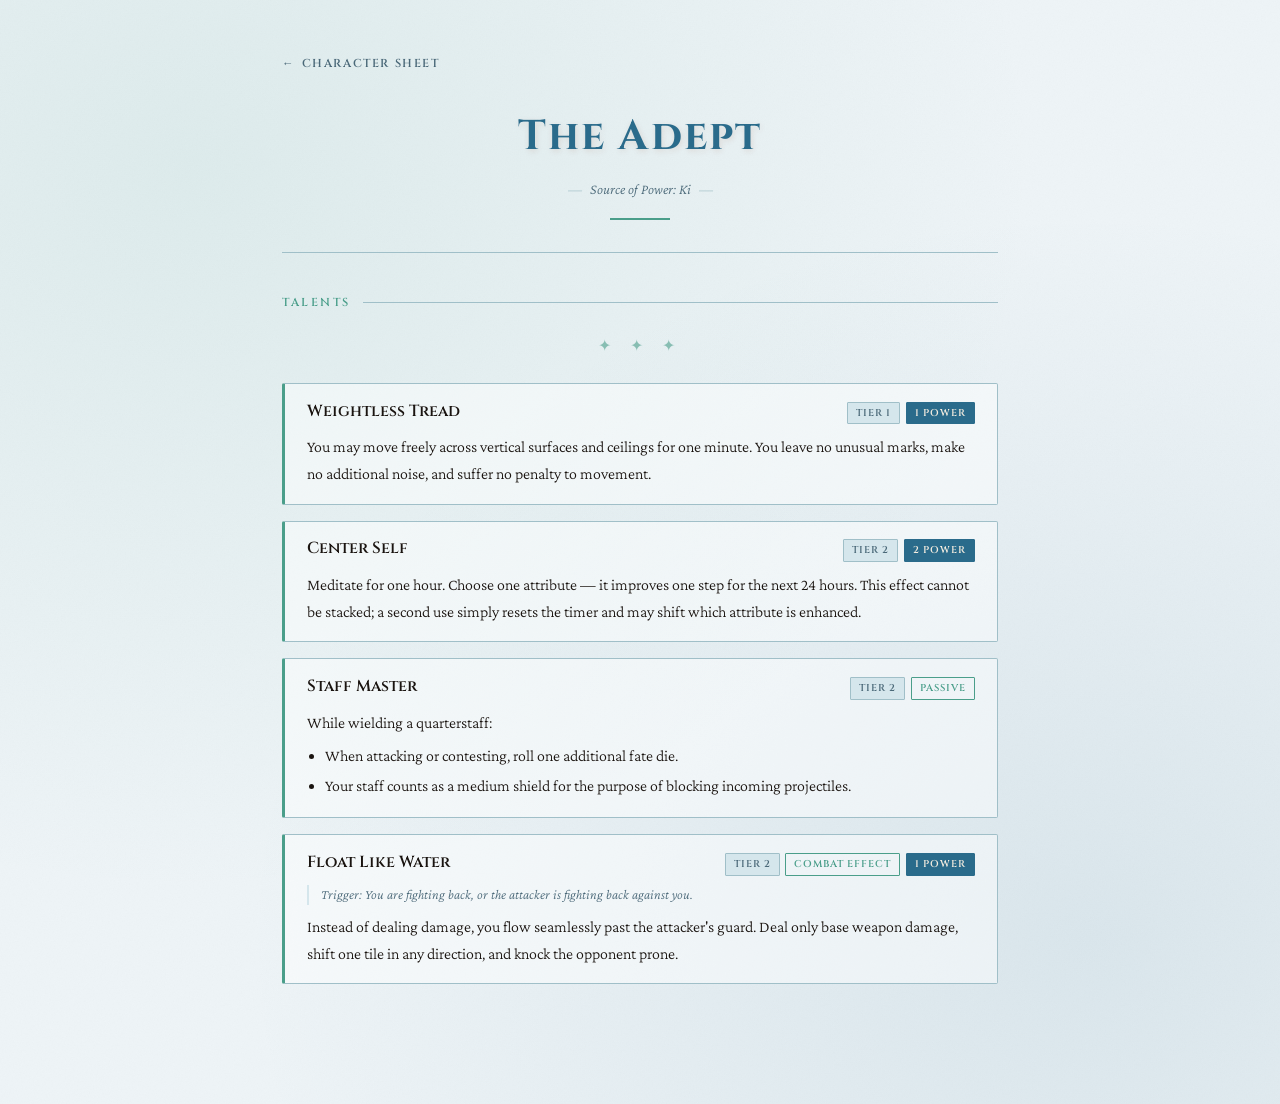
==== adept.html @ 9389e9ed "Create adept.html" ====
<!DOCTYPE html>
<html lang="en">
<head>
  <meta charset="UTF-8">
  <meta name="viewport" content="width=device-width, initial-scale=1.0">
  <title>The Adept — Abilities</title>
  <link rel="stylesheet" href="charstyle.css">
  <style>
    :root {
      --accent: #2a6b8b;
      --accent-light: #3a8aad;
      --gold: #4a9e8a;
      --gold-light: #6abfaa;
      --rule: #a0bfc8;
      --parchment: #eef4f7;
      --parchment-dark: #d5e6ec;
      --parchment-mid: #e4eff3;
      --muted: #4a6878;
      --shadow: rgba(20,60,90,0.14);
    }
    body {
      background-color: var(--parchment);
      background-image:
        radial-gradient(ellipse at 15% 15%, rgba(74,158,138,0.10) 0%, transparent 55%),
        radial-gradient(ellipse at 85% 85%, rgba(42,107,139,0.10) 0%, transparent 55%),
        url("data:image/svg+xml,%3Csvg xmlns='http://www.w3.org/2000/svg' width='300' height='300'%3E%3Cfilter id='n'%3E%3CfeTurbulence type='fractalNoise' baseFrequency='0.75' numOctaves='4' stitchTiles='stitch'/%3E%3CfeColorMatrix type='saturate' values='0'/%3E%3C/filter%3E%3Crect width='300' height='300' filter='url(%23n)' opacity='0.035'/%3E%3C/svg%3E");
    }
    .char-name { color: var(--accent); }
    .badge-cost { background: var(--accent); }
  </style>
</head>
<body>
<div class="page-wrap">

  <a class="nav-back" href="#">Character Sheet</a>

  <header class="char-header">
    <div class="char-name">The Adept</div>
    <div class="power-source">Source of Power: Ki</div>
  </header>

  <p class="section-title">Talents</p>
  <div class="divider">✦ ✦ ✦</div>

  <div class="talent-list">

    <div class="talent">
      <div class="talent-header">
        <span class="talent-name">Weightless Tread</span>
        <div class="badges">
          <span class="badge badge-tier">Tier 1</span>
          <span class="badge badge-cost">1 Power</span>
        </div>
      </div>
      <p class="talent-desc">You may move freely across vertical surfaces and ceilings for one minute. You leave no unusual marks, make no additional noise, and suffer no penalty to movement.</p>
    </div>

    <div class="talent">
      <div class="talent-header">
        <span class="talent-name">Center Self</span>
        <div class="badges">
          <span class="badge badge-tier">Tier 2</span>
          <span class="badge badge-cost">2 Power</span>
        </div>
      </div>
      <p class="talent-desc">Meditate for one hour. Choose one attribute — it improves one step for the next 24 hours. This effect cannot be stacked; a second use simply resets the timer and may shift which attribute is enhanced.</p>
    </div>

    <div class="talent">
      <div class="talent-header">
        <span class="talent-name">Staff Master</span>
        <div class="badges">
          <span class="badge badge-tier">Tier 2</span>
          <span class="badge badge-type">Passive</span>
        </div>
      </div>
      <p class="talent-desc">While wielding a quarterstaff:</p>
      <div class="talent-desc">
        <ul>
          <li>When attacking or contesting, roll one additional fate die.</li>
          <li>Your staff counts as a medium shield for the purpose of blocking incoming projectiles.</li>
        </ul>
      </div>
    </div>

    <div class="talent">
      <div class="talent-header">
        <span class="talent-name">Float Like Water</span>
        <div class="badges">
          <span class="badge badge-tier">Tier 2</span>
          <span class="badge badge-type">Combat Effect</span>
          <span class="badge badge-cost">1 Power</span>
        </div>
      </div>
      <div class="talent-trigger">Trigger: You are fighting back, or the attacker is fighting back against you.</div>
      <p class="talent-desc">Instead of dealing damage, you flow seamlessly past the attacker's guard. Deal only base weapon damage, shift one tile in any direction, and knock the opponent prone.</p>
    </div>

  </div>

</div>
</body>
</html>
---- charstyle.css ----
@import url('https://fonts.googleapis.com/css2?family=Cinzel:wght@400;600;700&family=Crimson+Pro:ital,wght@0,300;0,400;0,600;1,300;1,400&display=swap');

*, *::before, *::after { box-sizing: border-box; margin: 0; padding: 0; }

:root {
  --ink: #1a1410;
  --parchment: #f5efe3;
  --parchment-dark: #e8dfc8;
  --parchment-mid: #ede4d0;
  --accent: #8b2e0f;
  --accent-light: #b84a24;
  --gold: #c9922a;
  --gold-light: #e8b84b;
  --muted: #6b5d4a;
  --rule: #c4b49a;
  --card-bg: rgba(255,255,255,0.45);
  --shadow: rgba(90,60,20,0.18);
}

html { font-size: 16px; }

body {
  font-family: 'Crimson Pro', Georgia, serif;
  font-weight: 300;
  background-color: var(--parchment);
  color: var(--ink);
  min-height: 100vh;
  line-height: 1.7;
  background-image:
    radial-gradient(ellipse at 10% 20%, rgba(180,140,80,0.13) 0%, transparent 60%),
    radial-gradient(ellipse at 90% 80%, rgba(139,46,15,0.08) 0%, transparent 55%),
    url("data:image/svg+xml,%3Csvg xmlns='http://www.w3.org/2000/svg' width='300' height='300'%3E%3Cfilter id='n'%3E%3CfeTurbulence type='fractalNoise' baseFrequency='0.75' numOctaves='4' stitchTiles='stitch'/%3E%3CfeColorMatrix type='saturate' values='0'/%3E%3C/filter%3E%3Crect width='300' height='300' filter='url(%23n)' opacity='0.035'/%3E%3C/svg%3E");
}

/* ── Layout ── */
.page-wrap {
  max-width: 780px;
  margin: 0 auto;
  padding: 3rem 2rem 5rem;
}

/* ── Header ── */
.char-header {
  text-align: center;
  padding-bottom: 2rem;
  margin-bottom: 2.5rem;
  border-bottom: 1px solid var(--rule);
  position: relative;
}

.char-header::after {
  content: '';
  display: block;
  width: 60px;
  height: 2px;
  background: var(--gold);
  margin: 1rem auto 0;
}

.char-name {
  font-family: 'Cinzel', serif;
  font-size: 2.6rem;
  font-weight: 700;
  color: var(--accent);
  letter-spacing: 0.05em;
  line-height: 1.1;
  text-shadow: 1px 2px 6px rgba(139,46,15,0.12);
}

.char-epithet {
  font-family: 'Cinzel', serif;
  font-size: 0.85rem;
  font-weight: 400;
  color: var(--muted);
  letter-spacing: 0.18em;
  text-transform: uppercase;
  margin-top: 0.35rem;
}

.power-source {
  display: inline-flex;
  align-items: center;
  gap: 0.5rem;
  margin-top: 1.1rem;
  font-size: 0.9rem;
  font-style: italic;
  color: var(--muted);
  font-weight: 300;
}

.power-source::before,
.power-source::after {
  content: '—';
  color: var(--rule);
}

/* ── Section heading ── */
.section-title {
  font-family: 'Cinzel', serif;
  font-size: 0.72rem;
  font-weight: 600;
  color: var(--gold);
  letter-spacing: 0.22em;
  text-transform: uppercase;
  margin-bottom: 1.2rem;
  display: flex;
  align-items: center;
  gap: 0.75rem;
}

.section-title::after {
  content: '';
  flex: 1;
  height: 1px;
  background: var(--rule);
}

/* ── Talent card ── */
.talent-list {
  display: flex;
  flex-direction: column;
  gap: 1rem;
  margin-bottom: 2.5rem;
}

.talent {
  background: var(--card-bg);
  border: 1px solid var(--rule);
  border-left: 3px solid var(--gold);
  border-radius: 2px;
  padding: 1.1rem 1.4rem 1rem;
  transition: box-shadow 0.2s, border-left-color 0.2s;
}

.talent:hover {
  box-shadow: 0 3px 18px var(--shadow);
  border-left-color: var(--accent);
}

.talent-header {
  display: flex;
  align-items: flex-start;
  gap: 0.75rem;
  flex-wrap: wrap;
  margin-bottom: 0.55rem;
}

.talent-name {
  font-family: 'Cinzel', serif;
  font-size: 1rem;
  font-weight: 600;
  color: var(--ink);
  line-height: 1.2;
  flex: 1 1 auto;
}

.badges {
  display: flex;
  gap: 0.35rem;
  flex-wrap: wrap;
  align-items: center;
  flex-shrink: 0;
}

.badge {
  font-family: 'Cinzel', serif;
  font-size: 0.62rem;
  font-weight: 600;
  letter-spacing: 0.1em;
  padding: 2px 8px;
  border-radius: 1px;
  white-space: nowrap;
  text-transform: uppercase;
}

.badge-tier {
  background: var(--parchment-dark);
  color: var(--muted);
  border: 1px solid var(--rule);
}

.badge-cost {
  background: var(--accent);
  color: #f5ede0;
  border: 1px solid var(--accent);
}

.badge-type {
  background: transparent;
  color: var(--gold);
  border: 1px solid var(--gold);
}

/* trigger / condition line */
.talent-trigger {
  font-size: 0.85rem;
  font-style: italic;
  color: var(--muted);
  margin-bottom: 0.5rem;
  padding-left: 0.75rem;
  border-left: 2px solid var(--parchment-dark);
  line-height: 1.5;
}

/* body text */
.talent-desc {
  font-size: 1rem;
  color: var(--ink);
  font-weight: 300;
  line-height: 1.7;
}

.talent-desc ul {
  margin: 0.4rem 0 0 1.1rem;
  padding: 0;
}

.talent-desc li {
  margin-bottom: 0.15rem;
}

/* ── Nav back link ── */
.nav-back {
  display: inline-flex;
  align-items: center;
  gap: 0.4rem;
  font-family: 'Cinzel', serif;
  font-size: 0.72rem;
  font-weight: 600;
  letter-spacing: 0.14em;
  text-transform: uppercase;
  color: var(--muted);
  text-decoration: none;
  margin-bottom: 2.5rem;
  transition: color 0.2s;
}

.nav-back:hover { color: var(--accent); }

.nav-back::before { content: '←'; font-family: serif; }

/* ── Decorative divider ── */
.divider {
  text-align: center;
  color: var(--gold);
  font-size: 1rem;
  margin: 0.25rem 0 1.5rem;
  letter-spacing: 0.5em;
  opacity: 0.6;
}

/* ── Print / small screen ── */
@media (max-width: 540px) {
  .page-wrap { padding: 2rem 1.1rem 4rem; }
  .char-name { font-size: 2rem; }
}
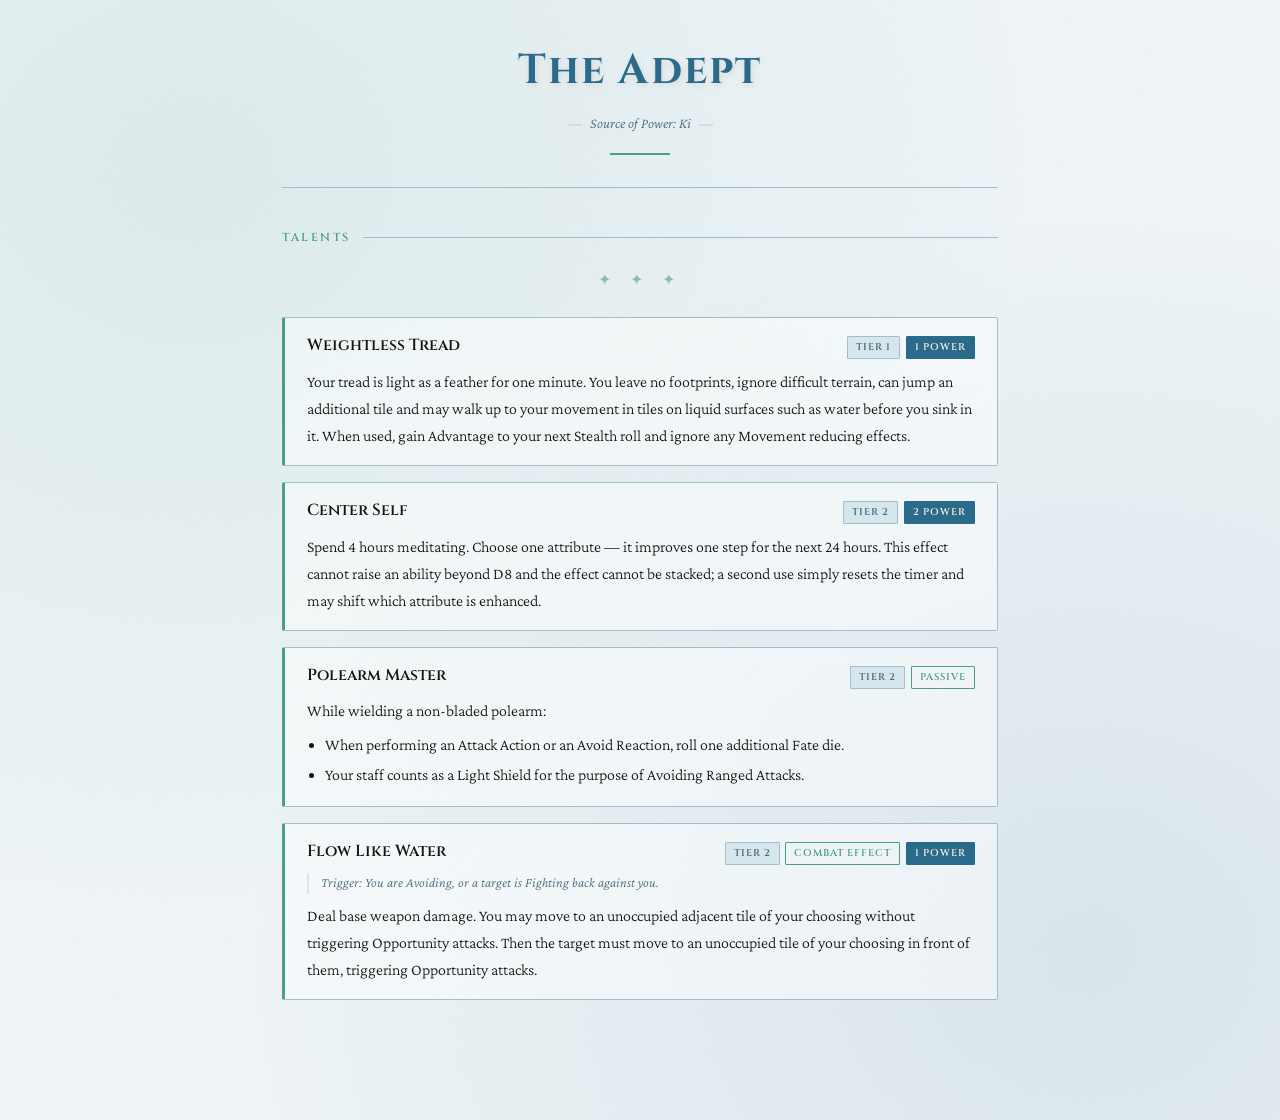
==== commit 2e5d363a: "Update adept.html" ====
--- a/adept.html
+++ b/adept.html
@@ -32,8 +32,6 @@
 <body>
 <div class="page-wrap">
 
-  <a class="nav-back" href="#">Character Sheet</a>
-
   <header class="char-header">
     <div class="char-name">The Adept</div>
     <div class="power-source">Source of Power: Ki</div>
@@ -52,7 +50,7 @@
           <span class="badge badge-cost">1 Power</span>
         </div>
       </div>
-      <p class="talent-desc">You may move freely across vertical surfaces and ceilings for one minute. You leave no unusual marks, make no additional noise, and suffer no penalty to movement.</p>
+      <p class="talent-desc">Your tread is light as a feather for one minute. You leave no footprints, ignore difficult terrain, can jump an additional tile and may walk up to your movement in tiles on liquid surfaces such as water before you sink in it. When used, gain Advantage to your next Stealth roll and ignore any Movement reducing effects.</p>
     </div>
 
     <div class="talent">
@@ -63,37 +61,37 @@
           <span class="badge badge-cost">2 Power</span>
         </div>
       </div>
-      <p class="talent-desc">Meditate for one hour. Choose one attribute — it improves one step for the next 24 hours. This effect cannot be stacked; a second use simply resets the timer and may shift which attribute is enhanced.</p>
+      <p class="talent-desc">Spend 4 hours meditating. Choose one attribute — it improves one step for the next 24 hours. This effect cannot raise an ability beyond D8 and the effect cannot be stacked; a second use simply resets the timer and may shift which attribute is enhanced.</p>
     </div>
 
     <div class="talent">
       <div class="talent-header">
-        <span class="talent-name">Staff Master</span>
+        <span class="talent-name">Polearm Master</span>
         <div class="badges">
           <span class="badge badge-tier">Tier 2</span>
           <span class="badge badge-type">Passive</span>
         </div>
       </div>
-      <p class="talent-desc">While wielding a quarterstaff:</p>
+      <p class="talent-desc">While wielding a non-bladed polearm:</p>
       <div class="talent-desc">
         <ul>
-          <li>When attacking or contesting, roll one additional fate die.</li>
-          <li>Your staff counts as a medium shield for the purpose of blocking incoming projectiles.</li>
+          <li>When performing an Attack Action or an Avoid Reaction, roll one additional Fate die.</li>
+          <li>Your staff counts as a Light Shield for the purpose of Avoiding Ranged Attacks.</li>
         </ul>
       </div>
     </div>
 
     <div class="talent">
       <div class="talent-header">
-        <span class="talent-name">Float Like Water</span>
+        <span class="talent-name">Flow Like Water</span>
         <div class="badges">
           <span class="badge badge-tier">Tier 2</span>
           <span class="badge badge-type">Combat Effect</span>
           <span class="badge badge-cost">1 Power</span>
         </div>
       </div>
-      <div class="talent-trigger">Trigger: You are fighting back, or the attacker is fighting back against you.</div>
-      <p class="talent-desc">Instead of dealing damage, you flow seamlessly past the attacker's guard. Deal only base weapon damage, shift one tile in any direction, and knock the opponent prone.</p>
+      <div class="talent-trigger">Trigger: You are Avoiding, or a target is Fighting back against you.</div>
+      <p class="talent-desc">Deal base weapon damage. You may move to an unoccupied adjacent tile of your choosing without triggering Opportunity attacks. Then the target must move to an unoccupied tile of your choosing in front of them, triggering Opportunity attacks.</p>
     </div>
 
   </div>
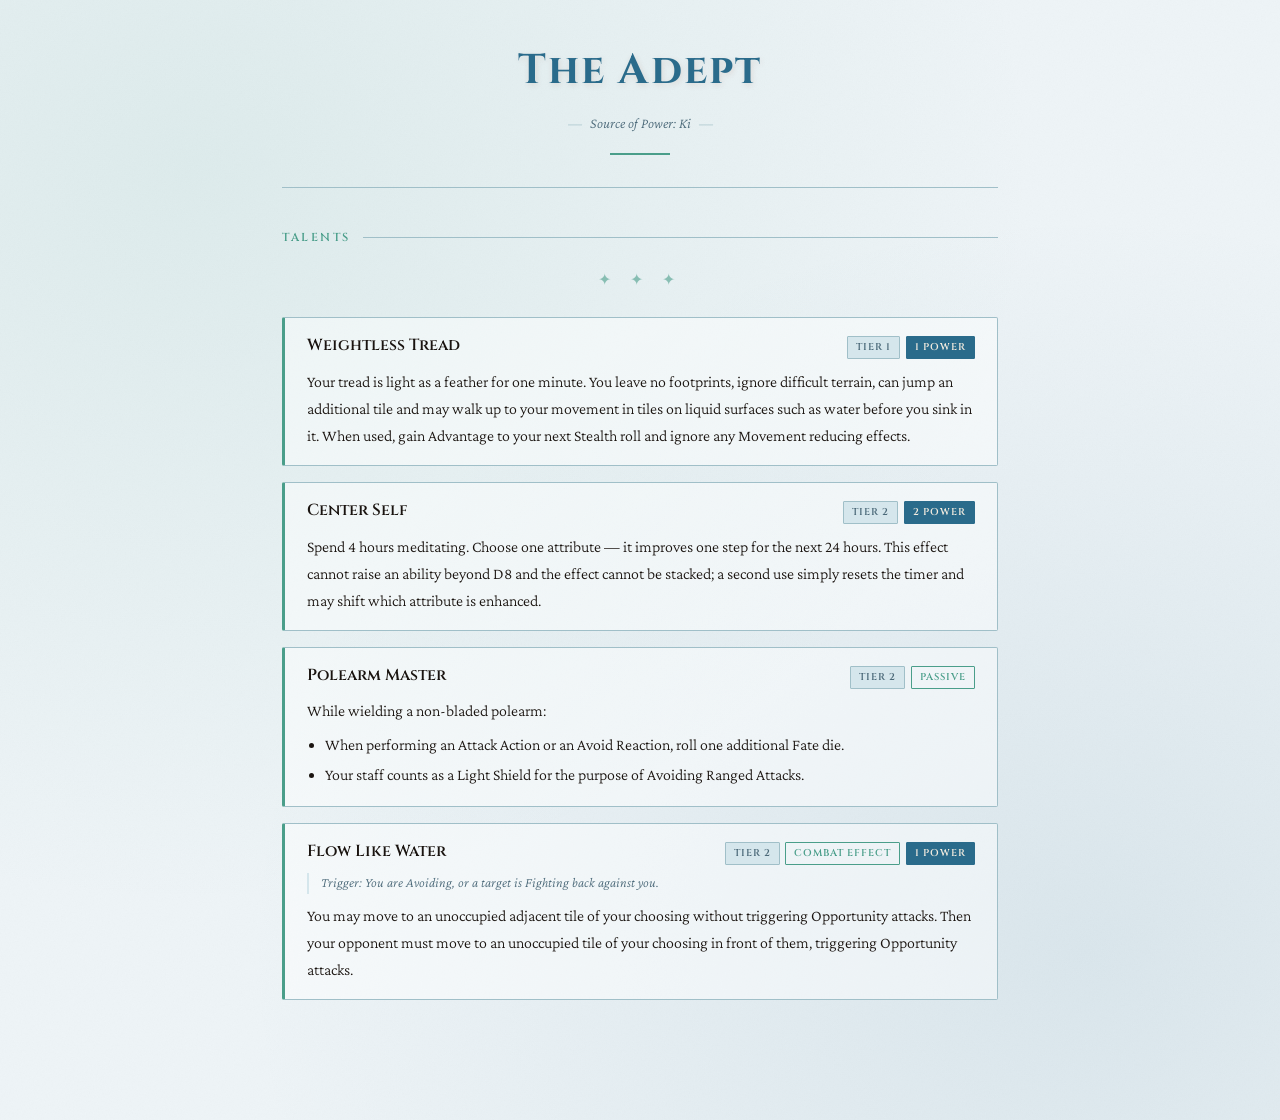
==== commit afb3721f: "Update adept.html" ====
--- a/adept.html
+++ b/adept.html
@@ -91,7 +91,7 @@
         </div>
       </div>
       <div class="talent-trigger">Trigger: You are Avoiding, or a target is Fighting back against you.</div>
-      <p class="talent-desc">Deal base weapon damage. You may move to an unoccupied adjacent tile of your choosing without triggering Opportunity attacks. Then the target must move to an unoccupied tile of your choosing in front of them, triggering Opportunity attacks.</p>
+      <p class="talent-desc">You may move to an unoccupied adjacent tile of your choosing without triggering Opportunity attacks. Then your opponent must move to an unoccupied tile of your choosing in front of them, triggering Opportunity attacks.</p>
     </div>
 
   </div>
